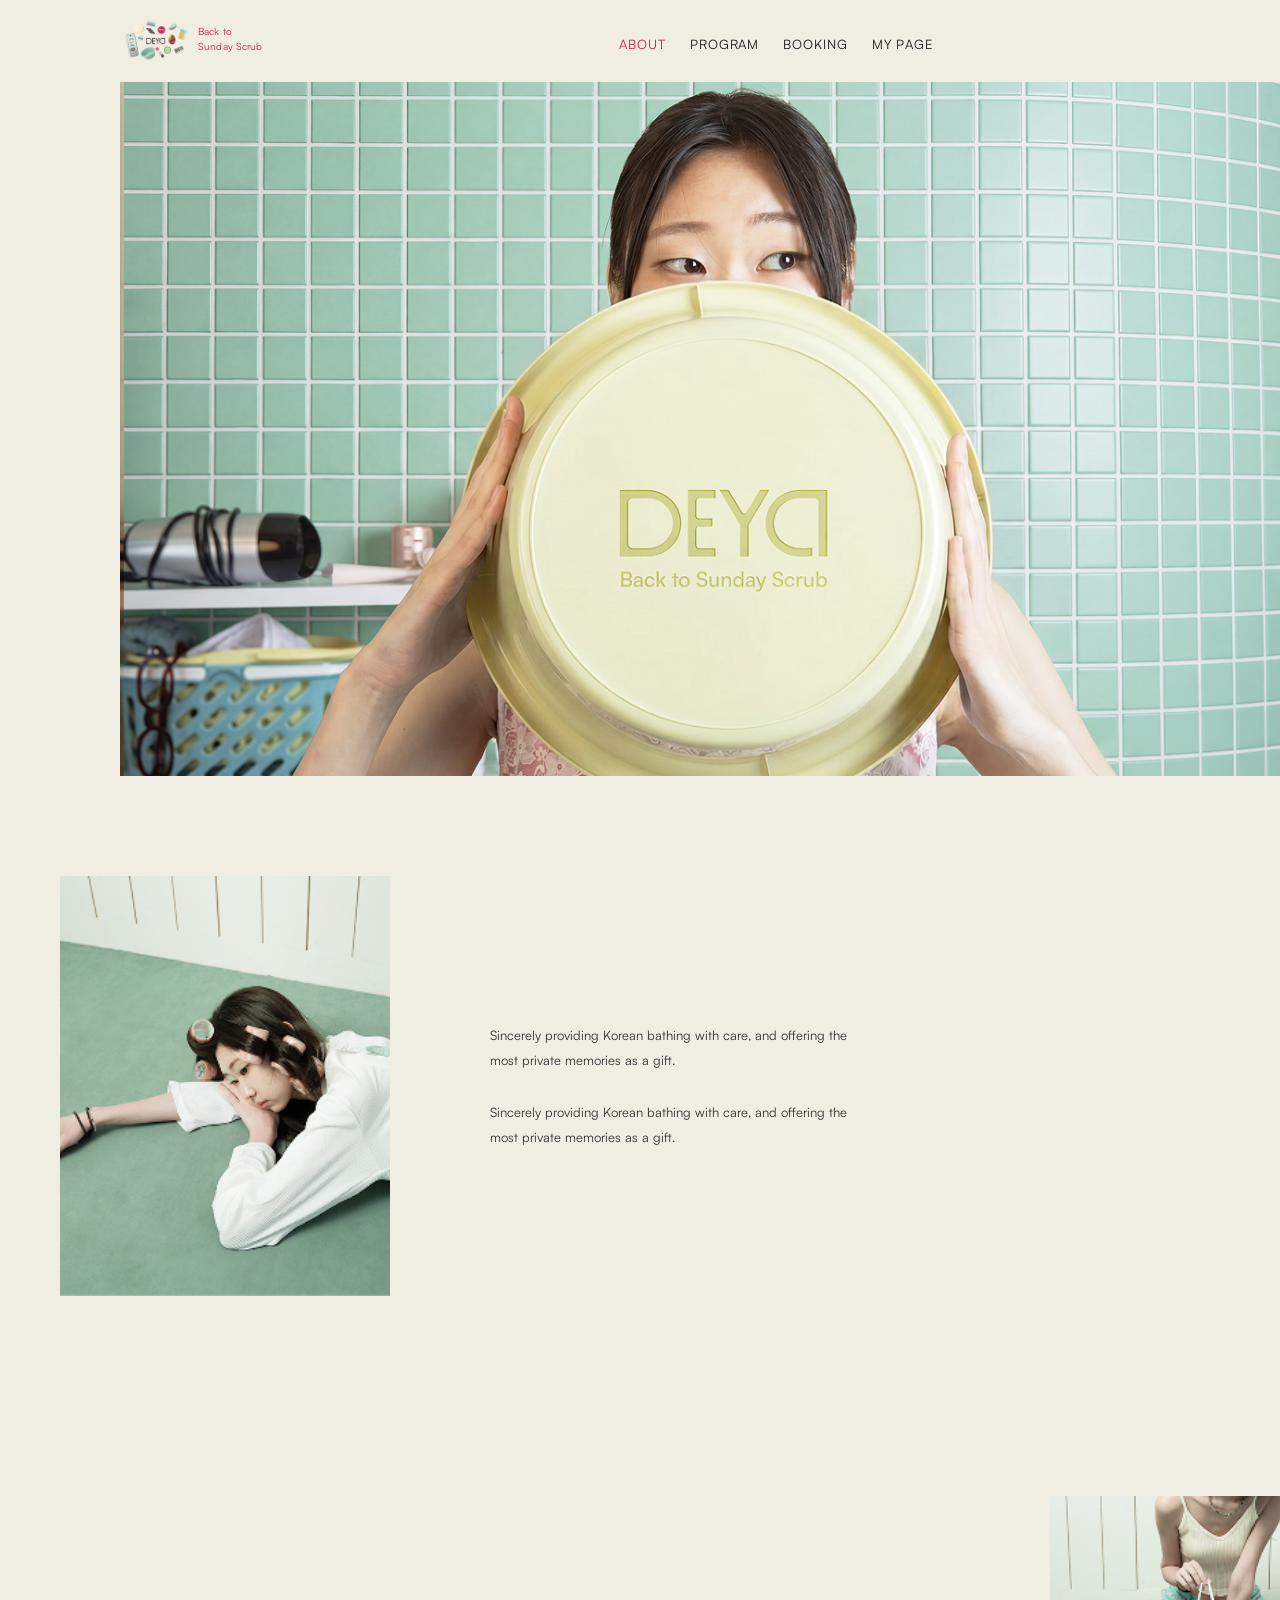
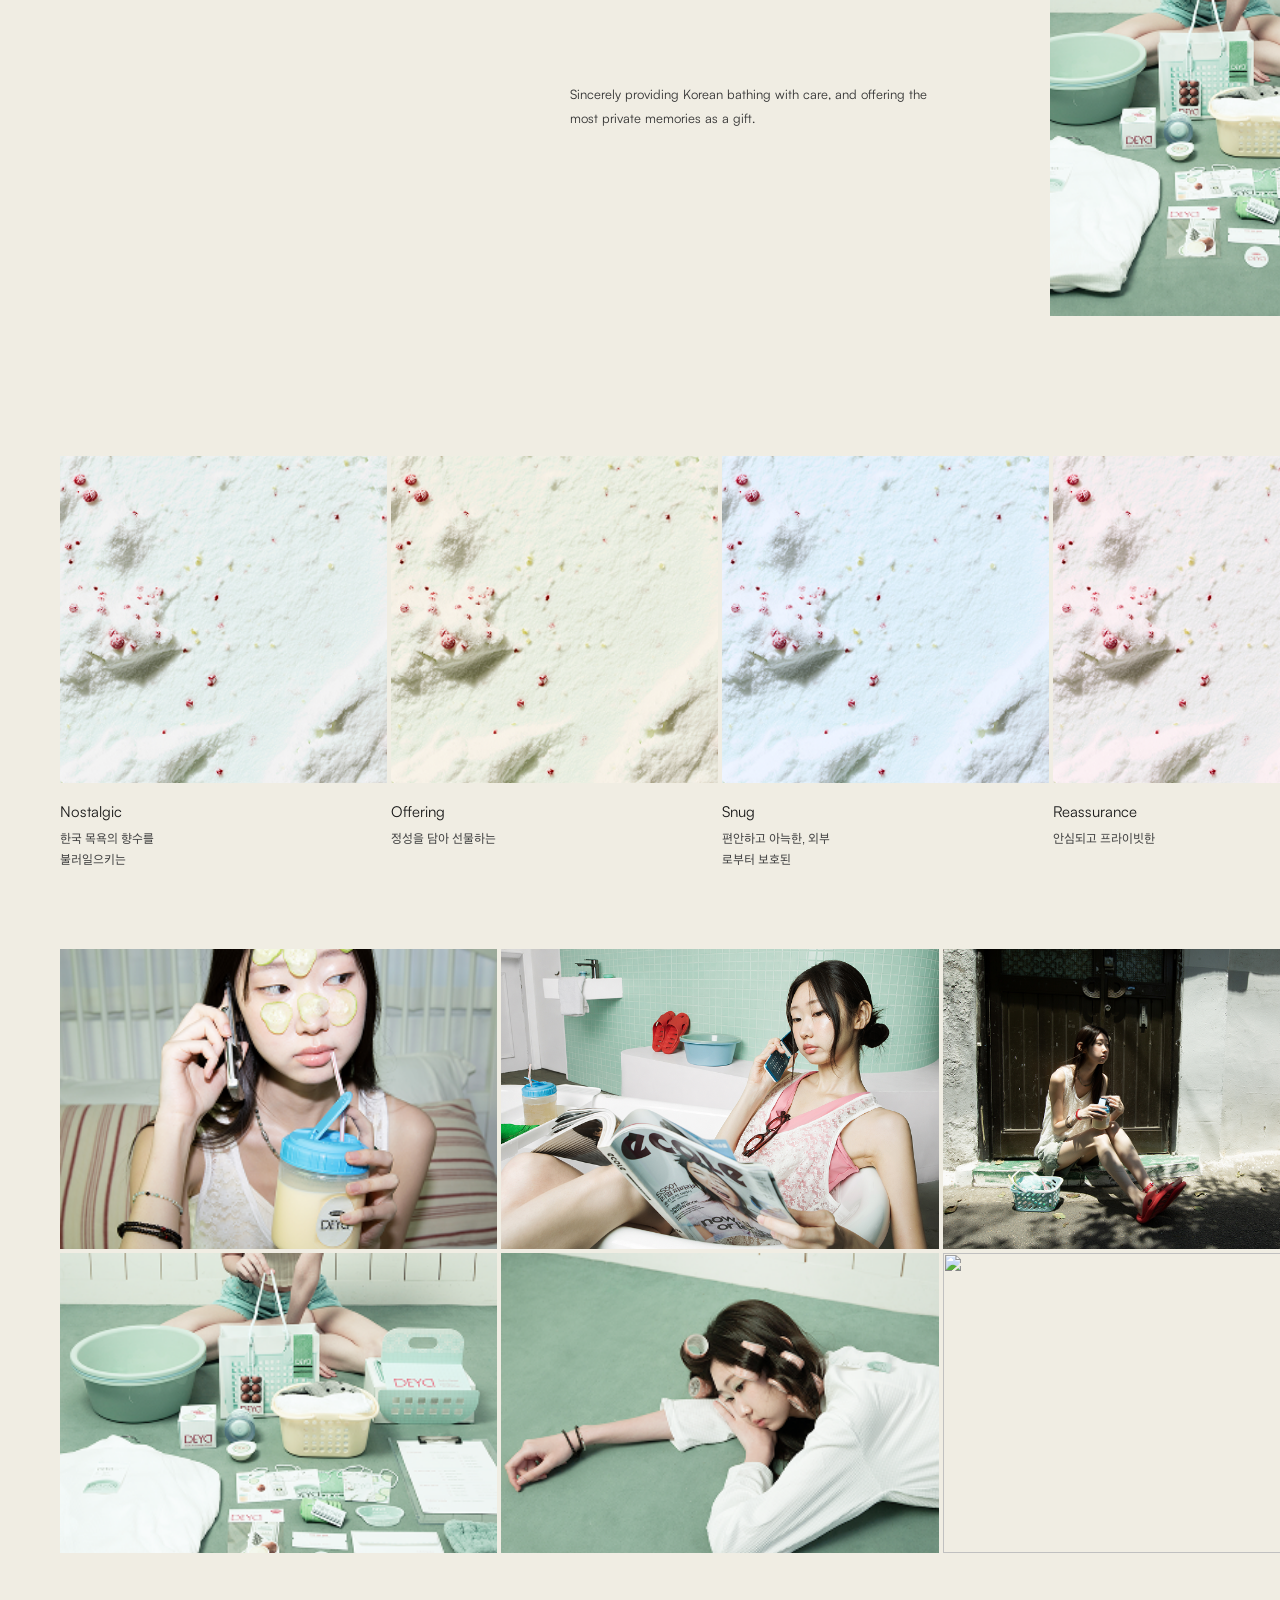
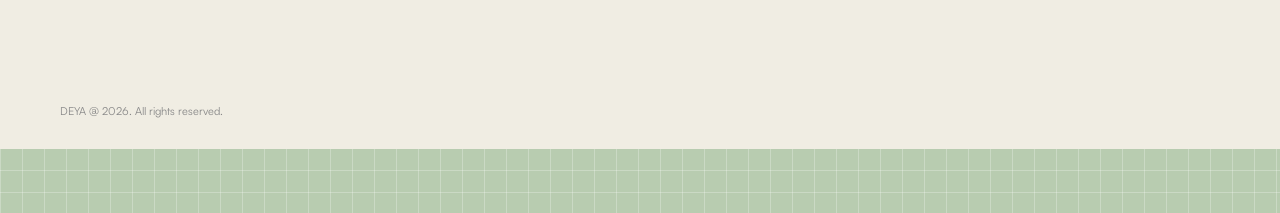
==== about.html @ e5640f35 "draft" ====
<!DOCTYPE html>
<html lang="ko">
<head>
  <meta charset="UTF-8">
  <meta name="viewport" content="width=1440, initial-scale=1.0">
  <title>DEYA — About</title>
  <link rel="stylesheet" href="style.css">
</head>
<body>

<nav class="nav">
  <a href="index.html" class="nav-logo">
    <img class="nav-wordmark" src="source/about/Layer_1.png" alt="DEYA">
    <span class="nav-tagline">Back to<br>Sunday Scrub</span>
  </a>
  <ul class="nav-links">
    <li><a href="about.html" class="active">ABOUT</a></li>
    <li><a href="program.html">PROGRAM</a></li>
    <li><a href="booking.html">BOOKING</a></li>
    <li><a href="mypage.html">MY PAGE</a></li>
  </ul>
  <div class="nav-icons">
    <img src="source/about/obj_cucumber_photo 1.png" alt="">
    <img src="source/about/obj_cucumber_photo 2.png" alt="">
    <img src="source/about/obj_cucumber_photo 3.png" alt="">
  </div>
</nav>

<!-- HERO: floating product collage -->
<section class="hero-collage">
  <img src="source/main/main_image_001.png" alt="DEYA products">
</section>

<!-- SECTION 1: photo left + text right -->
<section class="content-split">
  <div class="split-photo">
    <img src="source/about/59 1.png" alt="">
  </div>
  <div class="split-text">
    <p>Sincerely providing Korean bathing with care, and offering the most private memories as a gift.</p>
    <p>Sincerely providing Korean bathing with care, and offering the most private memories as a gift.</p>
  </div>
</section>

<!-- SECTION 2: text left + photo right -->
<section class="content-split reverse">
  <div class="split-photo">
    <img src="source/about/61 1.png" alt="">
  </div>
  <div class="split-text">
    <p>Sincerely providing Korean bathing with care, and offering the most private memories as a gift.</p>
  </div>
</section>

<!-- SECTION 3: keyword cards -->
<section class="keyword-section">
  <div class="keyword-card">
    <img src="source/about/tex_bathsalt 1.png" alt="Nostalgic">
    <h3>Nostalgic</h3>
    <p>한국 목욕의 향수를<br>불러일으키는</p>
  </div>
  <div class="keyword-card">
    <img src="source/about/tex_bathsalt 2.png" alt="Offering">
    <h3>Offering</h3>
    <p>정성을 담아 선물하는</p>
  </div>
  <div class="keyword-card">
    <img src="source/about/tex_bathsalt 3.png" alt="Snug">
    <h3>Snug</h3>
    <p>편안하고 아늑한, 외부<br>로부터 보호된</p>
  </div>
  <div class="keyword-card">
    <img src="source/about/tex_bathsalt 4.png" alt="Reassurance">
    <h3>Reassurance</h3>
    <p>안심되고 프라이빗한</p>
  </div>
</section>

<!-- SECTION 4: photo grid -->
<section class="photo-grid">
  <div><img src="source/about/42 1.png" alt=""></div>
  <div><img src="source/about/32 1.png" alt=""></div>
  <div><img src="source/about/04 1.png" alt=""></div>
  <div><img src="source/about/61 1.png" alt=""></div>
  <div><img src="source/about/59 1.png" alt=""></div>
  <div><img src="source/main/24 1.png" alt=""></div>
</section>

<footer class="site-footer">
  <span class="footer-copy">DEYA @ 2026. All rights reserved.</span>
  <div class="footer-social">
    <a href="#" aria-label="YouTube">
      <svg viewBox="0 0 24 24"><path d="M23.5 6.2a3 3 0 0 0-2.1-2.1C19.5 3.5 12 3.5 12 3.5s-7.5 0-9.4.5a3 3 0 0 0-2.1 2.1C0 8.1 0 12 0 12s0 3.9.5 5.8a3 3 0 0 0 2.1 2.1c1.9.5 9.4.5 9.4.5s7.5 0 9.4-.5a3 3 0 0 0 2.1-2.1C24 15.9 24 12 24 12s0-3.9-.5-5.8zM9.75 15.5V8.5L15.8 12l-6.05 3.5z"/></svg>
    </a>
    <a href="#" aria-label="Facebook">
      <svg viewBox="0 0 24 24"><path d="M24 12.07C24 5.4 18.63 0 12 0S0 5.4 0 12.07C0 18.1 4.39 23.1 10.13 24v-8.44H7.08v-3.49h3.04V9.41c0-3.02 1.8-4.7 4.54-4.7 1.31 0 2.68.24 2.68.24v2.97h-1.5c-1.5 0-1.96.93-1.96 1.89v2.26h3.32l-.53 3.5h-2.8V24C19.61 23.1 24 18.1 24 12.07z"/></svg>
    </a>
    <a href="#" aria-label="Instagram">
      <svg viewBox="0 0 24 24"><path d="M12 2.16c3.2 0 3.58.01 4.85.07 3.25.15 4.77 1.69 4.92 4.92.06 1.27.07 1.65.07 4.85 0 3.2-.01 3.58-.07 4.85-.15 3.23-1.66 4.77-4.92 4.92-1.27.06-1.64.07-4.85.07-3.2 0-3.58-.01-4.85-.07-3.26-.15-4.77-1.7-4.92-4.92C2.17 15.58 2.16 15.2 2.16 12c0-3.2.01-3.58.07-4.85C2.38 3.86 3.9 2.31 7.15 2.23 8.42 2.17 8.8 2.16 12 2.16zM12 0C8.74 0 8.33.01 7.05.07 2.7.27.27 2.7.07 7.05.01 8.33 0 8.74 0 12c0 3.26.01 3.67.07 4.95.2 4.36 2.62 6.78 6.98 6.98C8.33 23.99 8.74 24 12 24c3.26 0 3.67-.01 4.95-.07 4.35-.2 6.78-2.62 6.98-6.98.06-1.28.07-1.69.07-4.95 0-3.26-.01-3.67-.07-4.95-.2-4.35-2.62-6.78-6.98-6.98C15.67.01 15.26 0 12 0zm0 5.84a6.16 6.16 0 1 0 0 12.32A6.16 6.16 0 0 0 12 5.84zM12 16a4 4 0 1 1 0-8 4 4 0 0 1 0 8zm6.4-11.85a1.44 1.44 0 1 0 0 2.88 1.44 1.44 0 0 0 0-2.88z"/></svg>
    </a>
  </div>
</footer>
<div class="footer-tiles"></div>

</body>
</html>
---- style.css ----
@font-face {
  font-family: "Satoshi";
  src: url("source/fonts/Satoshi-Regular.woff2") format("woff2");
  font-weight: 400;
}
@font-face {
  font-family: "Heitz";
  src: url("source/fonts/Heitz-Regular.woff2") format("woff2");
  font-weight: 400;
}

*,
*::before,
*::after {
  box-sizing: border-box;
  margin: 0;
  padding: 0;
}

:root {
  --bg: #f0ede3;
  --red: #cf1f4a;
  --black: #1a1a1a;
  --gray: #888;
  --gutter: 60px;
}

body {
  background: var(--bg);
  color: var(--black);
  font-family: "Satoshi", sans-serif;
  min-width: 1440px;
}

a {
  text-decoration: none;
  color: inherit;
}
img {
  display: block;
}

/* ── NAV ── */
.nav {
  display: flex;
  align-items: flex-start;
  justify-content: space-between;
  padding: 20px 120px;
  background: var(--bg);
  position: sticky;
  top: 0;
  z-index: 100;
}

.nav-logo {
  display: flex;
  align-items: flex-start;
  gap: 10px;
}

.nav-wordmark {
  height: 42px;
}

.nav-tagline {
  font-size: 10px;
  color: var(--red);
  line-height: 1.5;
  padding-top: 4px;
  letter-spacing: 0.01em;
}

.nav-links {
  display: flex;
  gap: 24px;
  list-style: none;
  align-items: center;
  padding-top: 12px;
}

.nav-links a {
  font-size: 13px;
  letter-spacing: 0.07em;
  color: var(--black);
}

.nav-links a:hover,
.nav-links a.active {
  color: var(--red);
}

.nav-icons {
  display: flex;
  width: 30px;
  gap: -20px;
  padding-top: 8px;
}

.nav-icons img {
  width: 28px;
  height: 28px;
  border-radius: 50%;
  object-fit: cover;
}

/* ── FOOTER ── */
.site-footer {
  display: flex;
  justify-content: space-between;
  align-items: center;
  padding: 28px var(--gutter);
  margin-top: 120px;
}

.footer-copy {
  font-size: 11px;
  color: var(--gray);
}

.footer-social {
  display: flex;
  gap: 18px;
  align-items: center;
}

.footer-social a {
  display: flex;
  align-items: center;
  justify-content: center;
  width: 20px;
  height: 20px;
}

.footer-social svg {
  width: 18px;
  height: 18px;
  fill: var(--black);
}

.footer-tiles {
  height: 64px;
  background-color: #b8ccb0;
  background-image:
    repeating-linear-gradient(
      0deg,
      rgba(255, 255, 255, 0.25) 0,
      rgba(255, 255, 255, 0.25) 1px,
      transparent 1px,
      transparent 22px
    ),
    repeating-linear-gradient(
      90deg,
      rgba(255, 255, 255, 0.25) 0,
      rgba(255, 255, 255, 0.25) 1px,
      transparent 1px,
      transparent 22px
    );
  background-size: 22px 22px;
}

/* ── MAIN PAGE ── */
.hero-collage {
  padding: 0 var(--gutter);
  text-align: center;
}

.hero-collage img {
  width: 100%;
  max-width: 1200px;
  margin: 0 auto;
}

.content-split {
  display: flex;
  align-items: center;
  padding: 100px var(--gutter);
  gap: 100px;
}

.content-split.reverse {
  flex-direction: row-reverse;
}

.split-photo {
  flex: 0 0 auto;
  width: 330px;
}

.split-photo img {
  width: 100%;
  height: 420px;
  object-fit: cover;
}

.split-text {
  flex: 1;
  max-width: 380px;
  display: flex;
  flex-direction: column;
  gap: 28px;
}

.split-text p {
  font-size: 13px;
  line-height: 1.9;
  color: #333;
}

.keyword-section {
  display: flex;
  gap: 4px;
  padding: 40px var(--gutter) 80px;
}

.keyword-card {
  flex: 1;
}

.keyword-card img {
  width: 100%;
  aspect-ratio: 1 / 1;
  object-fit: cover;
  margin-bottom: 18px;
}

.keyword-card h3 {
  font-size: 15px;
  font-weight: 400;
  margin-bottom: 6px;
}

.keyword-card p {
  font-family: "Heitz", sans-serif;
  font-size: 12px;
  line-height: 1.7;
  color: #444;
}

.photo-grid {
  display: grid;
  grid-template-columns: 1fr 1fr 1fr;
  grid-template-rows: 300px 300px;
  gap: 4px;
  padding: 0 var(--gutter);
}

.photo-grid img {
  width: 100%;
  height: 100%;
  object-fit: cover;
}

.photo-grid .span-col {
  grid-column: span 2;
}

/* ── ABOUT PAGE ── */
.page-hero {
  width: 100%;
}
.page-hero img {
  width: 100%;
  height: 520px;
  object-fit: cover;
  object-position: top;
}

.about-text-cols {
  display: grid;
  grid-template-columns: 1fr 1fr 1fr;
  gap: 60px;
  padding: 60px var(--gutter) 80px;
}

.about-text-col {
  font-family: "Heitz", "Satoshi", sans-serif;
  font-size: 12.5px;
  line-height: 2;
  color: #333;
}

.about-brand {
  display: grid;
  grid-template-columns: 1fr 1fr 1fr;
  gap: 60px;
  padding: 80px var(--gutter);
  align-items: center;
}

.about-brand-letter img {
  width: 100%;
  max-height: 360px;
  object-fit: contain;
}

.about-brand-logo img {
  width: 100%;
  max-height: 280px;
  object-fit: contain;
}

.about-brand-text {
  font-size: 13px;
  line-height: 2;
  color: #333;
}

.about-brand-text .kr {
  font-family: "Heitz", sans-serif;
  margin-top: 28px;
  font-size: 12.5px;
}

.directions-section {
  padding: 60px var(--gutter) 0;
}

.directions-heading {
  font-size: 13px;
  font-weight: 400;
  letter-spacing: 0.04em;
  margin-bottom: 28px;
  color: #333;
}

.directions-layout {
  display: flex;
  gap: 60px;
  align-items: flex-start;
}

.directions-table-wrap {
  flex: 0 0 480px;
}

.directions-table {
  width: 100%;
  border-collapse: collapse;
  font-size: 13px;
}

.directions-table td {
  padding: 18px 20px;
  border: 1px solid #ccc;
  line-height: 1.7;
}

.directions-table td:first-child {
  color: #555;
  width: 140px;
  vertical-align: middle;
}

.directions-map {
  flex: 1;
}
.directions-map img {
  width: 100%;
  height: 300px;
  object-fit: cover;
}

/* ── PROGRAM PAGE ── */
.program-section {
  display: flex;
  gap: 0;
  padding: 80px var(--gutter);
}

.program-section + .program-section {
  padding-top: 60px;
  border-top: none;
}

.program-label {
  flex: 0 0 260px;
}

.program-label h2 {
  font-size: 18px;
  font-weight: 400;
  letter-spacing: 0.04em;
  margin-bottom: 28px;
}

.program-label p {
  font-size: 12px;
  line-height: 1.9;
  color: #555;
}

.program-items {
  flex: 1;
}

.program-item {
  display: flex;
  align-items: center;
  padding: 18px 0;
  border-bottom: 1px solid #d0d0d0;
}

.program-items .program-item:first-child {
  border-top: 1px solid #d0d0d0;
}

.program-item-num {
  font-size: 12px;
  color: var(--gray);
  width: 32px;
  flex-shrink: 0;
}

.program-item-name {
  flex: 1;
  font-size: 13px;
  letter-spacing: 0.05em;
}

.program-item-price {
  font-size: 13px;
  letter-spacing: 0.03em;
}

/* ── PROGRAM DETAIL PAGE ── */
.detail-header {
  display: flex;
  align-items: baseline;
  justify-content: space-between;
  padding: 36px var(--gutter) 0;
}

.detail-title {
  font-size: 30px;
  font-weight: 400;
}

.detail-price {
  font-size: 30px;
  font-weight: 400;
}

.detail-row {
  display: flex;
  gap: 0;
  padding: 60px var(--gutter) 40px;
}

.detail-label-col {
  flex: 0 0 260px;
  font-size: 15px;
  font-weight: 400;
  padding-top: 4px;
}

.detail-body-col {
  flex: 1;
  font-size: 13px;
  line-height: 1.9;
  color: #444;
  max-width: 500px;
}

.detail-body-col p + p {
  margin-top: 18px;
}

.detail-body-col ol {
  padding-left: 18px;
}

.detail-body-col ol li {
  line-height: 2.2;
}

/* ── BOOKING PAGE ── */
.booking-bar {
  display: flex;
  align-items: baseline;
  gap: 100px;
  padding: 36px var(--gutter) 0;
}

.booking-title {
  font-size: 30px;
  font-weight: 400;
}
.booking-price {
  font-size: 30px;
  font-weight: 400;
}

.booking-content {
  display: flex;
  gap: 100px;
  padding: 48px var(--gutter) 80px;
  align-items: flex-start;
}

.calendar-wrap {
  flex: 0 0 auto;
}

.calendar-table {
  border-collapse: collapse;
  font-size: 12px;
  min-width: 460px;
}

.calendar-table th {
  font-weight: 400;
  padding: 10px 20px;
  border: 1px solid #ccc;
  text-align: center;
  font-size: 11px;
  letter-spacing: 0.06em;
  color: #555;
}

.calendar-table td {
  padding: 14px 20px;
  border: 1px solid #ccc;
  text-align: center;
  font-size: 12px;
  cursor: pointer;
  min-width: 60px;
}

.calendar-table td:hover {
  background: rgba(207, 31, 74, 0.07);
}
.calendar-table td.selected {
  background: var(--red);
  color: #fff;
}

.booking-sidebar {
  flex: 1;
  padding-top: 10px;
}

.booking-sidebar p {
  font-size: 14px;
  line-height: 2.1;
}

.btn-box {
  display: inline-block;
  margin-top: 52px;
  padding: 14px 0;
  border: 1px solid var(--black);
  font-size: 14px;
  width: 200px;
  text-align: center;
  cursor: pointer;
  background: transparent;
  font-family: "Satoshi", sans-serif;
  letter-spacing: 0.04em;
}

.btn-box:hover {
  background: var(--black);
  color: #fff;
}

/* ── MY PAGE ── */
.mypage-wrap {
  display: flex;
  gap: 100px;
  padding: 80px var(--gutter);
  align-items: flex-start;
}

.mypage-photo {
  flex: 0 0 280px;
}

.mypage-photo img {
  width: 100%;
  height: 380px;
  object-fit: cover;
}

.mypage-info {
  flex: 1;
}

.mypage-guest {
  font-size: 38px;
  font-weight: 400;
  margin-bottom: 56px;
}

.mypage-content {
  display: flex;
  gap: 60px;
  align-items: flex-start;
}

.mypage-table {
  border-collapse: collapse;
  font-size: 13px;
  min-width: 420px;
}

.mypage-table td {
  padding: 18px 20px;
  border: 1px solid #ccc;
  line-height: 1.7;
}

.mypage-table td:first-child {
  color: #555;
  width: 140px;
  vertical-align: middle;
}

.mypage-sidebar {
  flex: 1;
  padding-top: 4px;
}
.mypage-sidebar p {
  font-size: 14px;
  line-height: 2.1;
}
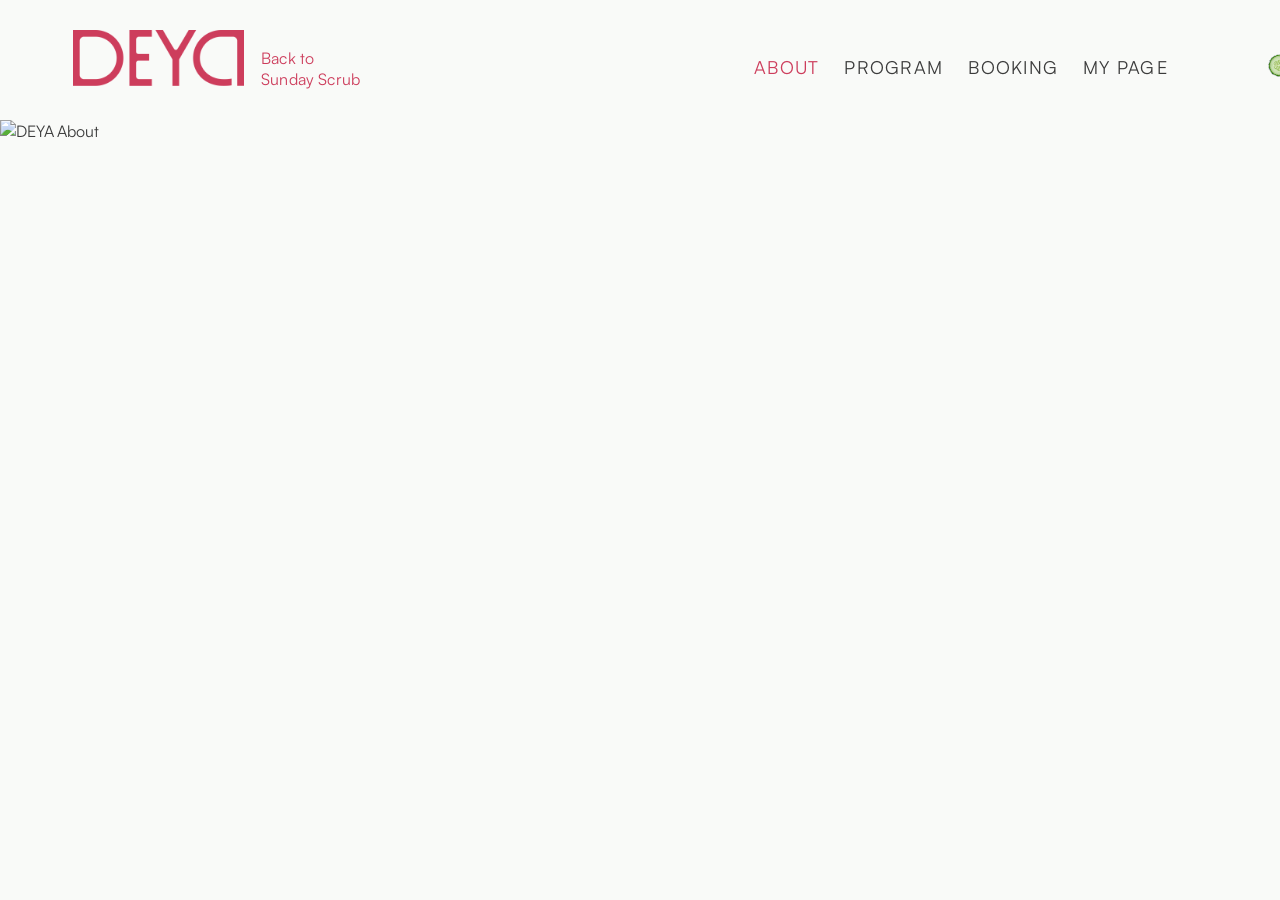
==== commit ea05ccf8: "001" ====
--- a/about.html
+++ b/about.html
@@ -1,106 +1,33 @@
-<!DOCTYPE html>
+<!doctype html>
 <html lang="ko">
-<head>
-  <meta charset="UTF-8">
-  <meta name="viewport" content="width=1440, initial-scale=1.0">
-  <title>DEYA — About</title>
-  <link rel="stylesheet" href="style.css">
-</head>
-<body>
+  <head>
+    <meta charset="UTF-8" />
+    <meta name="viewport" content="width=1440, initial-scale=1.0" />
+    <title>DEYA — About</title>
+    <link rel="stylesheet" href="style.css" />
+  </head>
+  <body>
+    <nav class="nav">
+      <a href="index.html" class="nav-logo">
+        <img class="nav-wordmark" src="source/main/logo.png" alt="DEYA" />
+        <span class="nav-tagline">Back to<br />Sunday Scrub</span>
+      </a>
+      <ul class="nav-links">
+        <li><a href="about.html" class="active">ABOUT</a></li>
+        <li><a href="program.html">PROGRAM</a></li>
+        <li><a href="booking.html">BOOKING</a></li>
+        <li><a href="mypage.html">MY PAGE</a></li>
+      </ul>
+      <div class="nav-icons">
+        <img src="source/main/obj_cucumber_photo 1.png" alt="" />
+        <img src="source/main/obj_cucumber_photo 2.png" alt="" />
+        <img src="source/main/obj_cucumber_photo 3.png" alt="" />
+      </div>
+    </nav>
 
-<nav class="nav">
-  <a href="index.html" class="nav-logo">
-    <img class="nav-wordmark" src="source/about/Layer_1.png" alt="DEYA">
-    <span class="nav-tagline">Back to<br>Sunday Scrub</span>
-  </a>
-  <ul class="nav-links">
-    <li><a href="about.html" class="active">ABOUT</a></li>
-    <li><a href="program.html">PROGRAM</a></li>
-    <li><a href="booking.html">BOOKING</a></li>
-    <li><a href="mypage.html">MY PAGE</a></li>
-  </ul>
-  <div class="nav-icons">
-    <img src="source/about/obj_cucumber_photo 1.png" alt="">
-    <img src="source/about/obj_cucumber_photo 2.png" alt="">
-    <img src="source/about/obj_cucumber_photo 3.png" alt="">
-  </div>
-</nav>
-
-<!-- HERO: floating product collage -->
-<section class="hero-collage">
-  <img src="source/main/main_image_001.png" alt="DEYA products">
-</section>
-
-<!-- SECTION 1: photo left + text right -->
-<section class="content-split">
-  <div class="split-photo">
-    <img src="source/about/59 1.png" alt="">
-  </div>
-  <div class="split-text">
-    <p>Sincerely providing Korean bathing with care, and offering the most private memories as a gift.</p>
-    <p>Sincerely providing Korean bathing with care, and offering the most private memories as a gift.</p>
-  </div>
-</section>
-
-<!-- SECTION 2: text left + photo right -->
-<section class="content-split reverse">
-  <div class="split-photo">
-    <img src="source/about/61 1.png" alt="">
-  </div>
-  <div class="split-text">
-    <p>Sincerely providing Korean bathing with care, and offering the most private memories as a gift.</p>
-  </div>
-</section>
-
-<!-- SECTION 3: keyword cards -->
-<section class="keyword-section">
-  <div class="keyword-card">
-    <img src="source/about/tex_bathsalt 1.png" alt="Nostalgic">
-    <h3>Nostalgic</h3>
-    <p>한국 목욕의 향수를<br>불러일으키는</p>
-  </div>
-  <div class="keyword-card">
-    <img src="source/about/tex_bathsalt 2.png" alt="Offering">
-    <h3>Offering</h3>
-    <p>정성을 담아 선물하는</p>
-  </div>
-  <div class="keyword-card">
-    <img src="source/about/tex_bathsalt 3.png" alt="Snug">
-    <h3>Snug</h3>
-    <p>편안하고 아늑한, 외부<br>로부터 보호된</p>
-  </div>
-  <div class="keyword-card">
-    <img src="source/about/tex_bathsalt 4.png" alt="Reassurance">
-    <h3>Reassurance</h3>
-    <p>안심되고 프라이빗한</p>
-  </div>
-</section>
-
-<!-- SECTION 4: photo grid -->
-<section class="photo-grid">
-  <div><img src="source/about/42 1.png" alt=""></div>
-  <div><img src="source/about/32 1.png" alt=""></div>
-  <div><img src="source/about/04 1.png" alt=""></div>
-  <div><img src="source/about/61 1.png" alt=""></div>
-  <div><img src="source/about/59 1.png" alt=""></div>
-  <div><img src="source/main/24 1.png" alt=""></div>
-</section>
-
-<footer class="site-footer">
-  <span class="footer-copy">DEYA @ 2026. All rights reserved.</span>
-  <div class="footer-social">
-    <a href="#" aria-label="YouTube">
-      <svg viewBox="0 0 24 24"><path d="M23.5 6.2a3 3 0 0 0-2.1-2.1C19.5 3.5 12 3.5 12 3.5s-7.5 0-9.4.5a3 3 0 0 0-2.1 2.1C0 8.1 0 12 0 12s0 3.9.5 5.8a3 3 0 0 0 2.1 2.1c1.9.5 9.4.5 9.4.5s7.5 0 9.4-.5a3 3 0 0 0 2.1-2.1C24 15.9 24 12 24 12s0-3.9-.5-5.8zM9.75 15.5V8.5L15.8 12l-6.05 3.5z"/></svg>
-    </a>
-    <a href="#" aria-label="Facebook">
-      <svg viewBox="0 0 24 24"><path d="M24 12.07C24 5.4 18.63 0 12 0S0 5.4 0 12.07C0 18.1 4.39 23.1 10.13 24v-8.44H7.08v-3.49h3.04V9.41c0-3.02 1.8-4.7 4.54-4.7 1.31 0 2.68.24 2.68.24v2.97h-1.5c-1.5 0-1.96.93-1.96 1.89v2.26h3.32l-.53 3.5h-2.8V24C19.61 23.1 24 18.1 24 12.07z"/></svg>
-    </a>
-    <a href="#" aria-label="Instagram">
-      <svg viewBox="0 0 24 24"><path d="M12 2.16c3.2 0 3.58.01 4.85.07 3.25.15 4.77 1.69 4.92 4.92.06 1.27.07 1.65.07 4.85 0 3.2-.01 3.58-.07 4.85-.15 3.23-1.66 4.77-4.92 4.92-1.27.06-1.64.07-4.85.07-3.2 0-3.58-.01-4.85-.07-3.26-.15-4.77-1.7-4.92-4.92C2.17 15.58 2.16 15.2 2.16 12c0-3.2.01-3.58.07-4.85C2.38 3.86 3.9 2.31 7.15 2.23 8.42 2.17 8.8 2.16 12 2.16zM12 0C8.74 0 8.33.01 7.05.07 2.7.27.27 2.7.07 7.05.01 8.33 0 8.74 0 12c0 3.26.01 3.67.07 4.95.2 4.36 2.62 6.78 6.98 6.98C8.33 23.99 8.74 24 12 24c3.26 0 3.67-.01 4.95-.07 4.35-.2 6.78-2.62 6.98-6.98.06-1.28.07-1.69.07-4.95 0-3.26-.01-3.67-.07-4.95-.2-4.35-2.62-6.78-6.98-6.98C15.67.01 15.26 0 12 0zm0 5.84a6.16 6.16 0 1 0 0 12.32A6.16 6.16 0 0 0 12 5.84zM12 16a4 4 0 1 1 0-8 4 4 0 0 1 0 8zm6.4-11.85a1.44 1.44 0 1 0 0 2.88 1.44 1.44 0 0 0 0-2.88z"/></svg>
-    </a>
-  </div>
-</footer>
-<div class="footer-tiles"></div>
-
-</body>
+    <!-- HERO -->
+    <section class="main-hero">
+      <img src="About (12 Columns).png" alt="DEYA About" />
+    </section>
+  </body>
 </html>
--- a/style.css
+++ b/style.css
@@ -18,10 +18,17 @@
 }
 
 :root {
-  --bg: #f0ede3;
-  --red: #cf1f4a;
-  --black: #1a1a1a;
-  --gray: #888;
+  --mint: #d3eee8;
+  --white: #f9faf8;
+  --yellow: #f9ffed;
+  --brown: #afa79e;
+  --cherry: #cd3d5c;
+  --deya-black: #3b3b3b;
+
+  --bg: #f9faf8;
+  --red: #cd3d5c;
+  --black: #3b3b3b;
+  --gray: #afa79e;
   --gutter: 60px;
 }
 
@@ -30,6 +37,7 @@
   color: var(--black);
   font-family: "Satoshi", sans-serif;
   min-width: 1440px;
+  letter-spacing: -0.01em;
 }
 
 a {
@@ -45,7 +53,7 @@
   display: flex;
   align-items: flex-start;
   justify-content: space-between;
-  padding: 20px 120px;
+  padding: 30px 73px;
   background: var(--bg);
   position: sticky;
   top: 0;
@@ -55,31 +63,46 @@
 .nav-logo {
   display: flex;
   align-items: flex-start;
-  gap: 10px;
+  gap: 12px;
 }
 
 .nav-wordmark {
-  height: 42px;
+  height: 56px;
 }
 
 .nav-tagline {
-  font-size: 10px;
+  font-size: 16px;
   color: var(--red);
-  line-height: 1.5;
-  padding-top: 4px;
+  line-height: 1.3;
+  padding-top: 18px;
+  padding-left: 5px;
   letter-spacing: 0.01em;
 }
 
 .nav-links {
   display: flex;
-  gap: 24px;
+  gap: 25px;
   list-style: none;
   align-items: center;
-  padding-top: 12px;
-}
+  padding-top: 25px;
+}
+
+/* ── 각 nav 항목 개별 위치 조정 ── */
+.nav-links li:nth-child(1) {
+  margin-left: 300px;
+} /* ABOUT    */
+.nav-links li:nth-child(2) {
+  margin-left: 0px;
+} /* PROGRAM  */
+.nav-links li:nth-child(3) {
+  margin-left: 0px;
+} /* BOOKING  */
+.nav-links li:nth-child(4) {
+  margin-left: 0px;
+} /* MY PAGE  */
 
 .nav-links a {
-  font-size: 13px;
+  font-size: 18px;
   letter-spacing: 0.07em;
   color: var(--black);
 }
@@ -91,16 +114,19 @@
 
 .nav-icons {
   display: flex;
-  width: 30px;
-  gap: -20px;
-  padding-top: 8px;
+  padding-top: 17.5px;
 }
 
 .nav-icons img {
-  width: 28px;
-  height: 28px;
+  width: 35px;
+  height: auto;
   border-radius: 50%;
   object-fit: cover;
+  margin-left: 0px;
+}
+
+.nav-icons img:first-child {
+  margin-left: 0;
 }
 
 /* ── FOOTER ── */
@@ -139,7 +165,7 @@
 
 .footer-tiles {
   height: 64px;
-  background-color: #b8ccb0;
+  background-color: var(--mint);
   background-image:
     repeating-linear-gradient(
       0deg,
@@ -159,6 +185,16 @@
 }
 
 /* ── MAIN PAGE ── */
+.main-hero {
+  width: 100%;
+}
+
+.main-hero img {
+  width: 100%;
+  height: auto;
+  display: block;
+}
+
 .hero-collage {
   padding: 0 var(--gutter);
   text-align: center;
@@ -203,7 +239,7 @@
 .split-text p {
   font-size: 13px;
   line-height: 1.9;
-  color: #333;
+  color: var(--black);
 }
 
 .keyword-section {
@@ -233,7 +269,7 @@
   font-family: "Heitz", sans-serif;
   font-size: 12px;
   line-height: 1.7;
-  color: #444;
+  color: var(--black);
 }
 
 .photo-grid {
@@ -276,7 +312,7 @@
   font-family: "Heitz", "Satoshi", sans-serif;
   font-size: 12.5px;
   line-height: 2;
-  color: #333;
+  color: var(--black);
 }
 
 .about-brand {
@@ -302,7 +338,7 @@
 .about-brand-text {
   font-size: 13px;
   line-height: 2;
-  color: #333;
+  color: var(--black);
 }
 
 .about-brand-text .kr {
@@ -320,7 +356,7 @@
   font-weight: 400;
   letter-spacing: 0.04em;
   margin-bottom: 28px;
-  color: #333;
+  color: var(--black);
 }
 
 .directions-layout {
@@ -341,12 +377,12 @@
 
 .directions-table td {
   padding: 18px 20px;
-  border: 1px solid #ccc;
+  border: 1px solid var(--gray);
   line-height: 1.7;
 }
 
 .directions-table td:first-child {
-  color: #555;
+  color: var(--gray);
   width: 140px;
   vertical-align: middle;
 }
@@ -361,6 +397,123 @@
 }
 
 /* ── PROGRAM PAGE ── */
+.program-hero {
+  position: relative;
+  width: 100%;
+}
+
+.program-hero > img {
+  width: 100%;
+  height: auto;
+  display: block;
+}
+
+.program-items-overlay {
+  position: absolute;
+  top: 0;
+  left: 0;
+  width: 100%;
+  height: 100%;
+  z-index: 10;
+}
+
+.prog-item {
+  position: absolute;
+  display: flex;
+  align-items: center;
+  gap: 14px;
+  color: var(--black);
+  text-decoration: none;
+}
+
+.prog-num {
+  font-size: 24px;
+  color: var(--gray);
+}
+
+.prog-name {
+  position: relative;
+  font-size: 24px;
+  letter-spacing: 0.05em;
+}
+
+.prog-name::after {
+  content: "";
+  position: absolute;
+  left: 0;
+  bottom: var(--line-offset, -3px); /* 선 세로 위치 */
+  width: var(--line-width, 100%); /* 선 길이 */
+  height: 1.5px;
+  background: var(--black);
+  transform: scaleX(0);
+  transform-origin: left;
+  transition: transform 0.35s ease;
+}
+
+.prog-item:hover .prog-name::after {
+  transform: scaleX(1);
+}
+
+/* 항목별 선 길이·위치 개별 조정 */
+.prog-item-1 {
+  --line-width: 100%;
+  --line-offset: -3px;
+}
+.prog-item-2 {
+  --line-width: 100%;
+  --line-offset: -3px;
+}
+.prog-item-3 {
+  --line-width: 100%;
+  --line-offset: -3px;
+}
+.prog-item-4 {
+  --line-width: 100%;
+  --line-offset: -3px;
+}
+.prog-item-5 {
+  --line-width: 100%;
+  --line-offset: -3px;
+}
+.prog-item-6 {
+  --line-width: 100%;
+  --line-offset: -3px;
+}
+.prog-item-7 {
+  --line-width: 100%;
+  --line-offset: -3px;
+}
+
+/* ── 각 항목 위치 조정 (top / left) ── */
+.prog-item-1 {
+  top: 791px;
+  left: 615px;
+}
+.prog-item-2 {
+  top: 876px;
+  left: 615px;
+}
+.prog-item-3 {
+  top: 1237px;
+  left: 615px;
+}
+.prog-item-4 {
+  top: 1322px;
+  left: 615px;
+}
+.prog-item-5 {
+  top: 1407px;
+  left: 615px;
+}
+.prog-item-6 {
+  top: 1492px;
+  left: 615px;
+}
+.prog-item-7 {
+  top: 1577px;
+  left: 615px;
+}
+
 .program-section {
   display: flex;
   gap: 0;
@@ -386,7 +539,7 @@
 .program-label p {
   font-size: 12px;
   line-height: 1.9;
-  color: #555;
+  color: var(--gray);
 }
 
 .program-items {
@@ -397,11 +550,11 @@
   display: flex;
   align-items: center;
   padding: 18px 0;
-  border-bottom: 1px solid #d0d0d0;
+  border-bottom: 1px solid var(--gray);
 }
 
 .program-items .program-item:first-child {
-  border-top: 1px solid #d0d0d0;
+  border-top: 1px solid var(--gray);
 }
 
 .program-item-num {
@@ -457,7 +610,7 @@
   flex: 1;
   font-size: 13px;
   line-height: 1.9;
-  color: #444;
+  color: var(--black);
   max-width: 500px;
 }
 
@@ -510,16 +663,16 @@
 .calendar-table th {
   font-weight: 400;
   padding: 10px 20px;
-  border: 1px solid #ccc;
+  border: 1px solid var(--gray);
   text-align: center;
   font-size: 11px;
   letter-spacing: 0.06em;
-  color: #555;
+  color: var(--gray);
 }
 
 .calendar-table td {
   padding: 14px 20px;
-  border: 1px solid #ccc;
+  border: 1px solid var(--gray);
   text-align: center;
   font-size: 12px;
   cursor: pointer;
@@ -527,7 +680,7 @@
 }
 
 .calendar-table td:hover {
-  background: rgba(207, 31, 74, 0.07);
+  background: rgba(205, 61, 92, 0.07);
 }
 .calendar-table td.selected {
   background: var(--red);
@@ -605,12 +758,12 @@
 
 .mypage-table td {
   padding: 18px 20px;
-  border: 1px solid #ccc;
+  border: 1px solid var(--gray);
   line-height: 1.7;
 }
 
 .mypage-table td:first-child {
-  color: #555;
+  color: var(--gray);
   width: 140px;
   vertical-align: middle;
 }
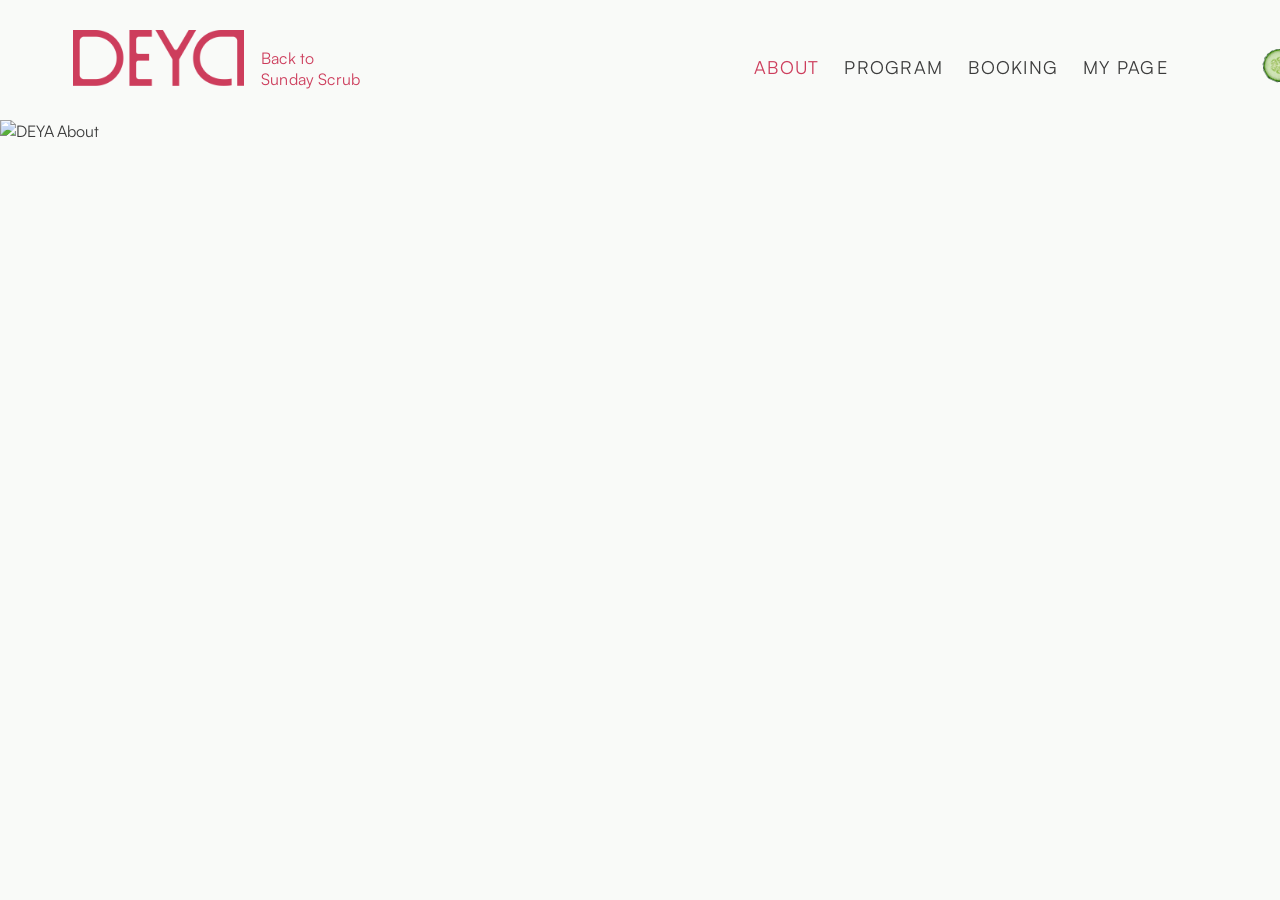
==== commit ef2d9423: "cucumber" ====
--- a/about.html
+++ b/about.html
@@ -19,9 +19,9 @@
         <li><a href="mypage.html">MY PAGE</a></li>
       </ul>
       <div class="nav-icons">
-        <img src="source/main/obj_cucumber_photo 1.png" alt="" />
-        <img src="source/main/obj_cucumber_photo 2.png" alt="" />
-        <img src="source/main/obj_cucumber_photo 3.png" alt="" />
+        <img src="source/nav/cucumber.png" alt="" />
+        <img src="source/nav/cucumber.png" alt="" />
+        <img src="source/nav/cucumber.png" alt="" />
       </div>
     </nav>
 
--- a/style.css
+++ b/style.css
@@ -576,6 +576,37 @@
 }
 
 /* ── PROGRAM DETAIL PAGE ── */
+.detail-hero {
+  position: relative;
+  width: 100%;
+}
+
+.detail-hero > img {
+  width: 100%;
+  height: auto;
+  display: block;
+}
+
+.detail-book-btn {
+  position: absolute;
+  z-index: 10;
+  top: 665px; /* 세로 위치 조정 */
+  left: 1201px; /* 가로 위치 조정 */
+  display: inline-block;
+  padding: 14px 0;
+  border: 2px solid var(--black);
+  font-size: 24px;
+  width: 200px;
+  text-align: center;
+  letter-spacing: 0.04em;
+  background: transparent;
+}
+
+.detail-book-btn:hover {
+  background: var(--black);
+  color: var(--white);
+}
+
 .detail-header {
   display: flex;
   align-items: baseline;
@@ -627,6 +658,92 @@
 }
 
 /* ── BOOKING PAGE ── */
+.booking-hero {
+  position: relative;
+  width: 100%;
+}
+
+.booking-hero > img {
+  width: 100%;
+  height: auto;
+  display: block;
+}
+
+.booking-overlay {
+  position: absolute;
+  top: 0;
+  left: 0;
+  width: 100%;
+  height: 100%;
+  z-index: 10;
+}
+
+/* ── 위치 조정 ── */
+.bk-course {
+  position: absolute;
+  top: 688px; /* 세로 위치 조정 */
+  left: 75px; /* 가로 위치 조정 */
+}
+.bk-cal {
+  position: absolute;
+  top: 800px; /* 세로 위치 조정 */
+  left: 420px; /* 가로 위치 조정 */
+}
+.bk-info {
+  position: absolute;
+  top: 870px; /* 세로 위치 조정 */
+  left: 1105px; /* 가로 위치 조정 */
+  font-size: 24px;
+  line-height: 1.51;
+}
+
+/* ── 공통 드롭다운 버튼 ── */
+.bk-btn {
+  background: none;
+  border: none;
+  font-family: "Satoshi", sans-serif;
+  font-size: 22px;
+  letter-spacing: 0.04em;
+  color: var(--black);
+  cursor: pointer;
+  padding: 0;
+}
+
+.bk-course .bk-btn {
+  font-size: 32px;
+}
+
+/* ── 공통 드롭다운 목록 ── */
+.bk-dropdown {
+  display: none;
+  list-style: none;
+  margin-top: 12px;
+}
+
+.bk-dropdown.open {
+  display: block;
+}
+
+.bk-dropdown li {
+  padding: 8px 0;
+  font-size: 15px;
+  letter-spacing: 0.04em;
+  cursor: pointer;
+  color: var(--gray);
+}
+
+.bk-dropdown li:hover {
+  color: var(--black);
+}
+
+.bk-course .bk-dropdown {
+  margin-top: 20px;
+}
+
+.bk-course .bk-dropdown li {
+  font-size: 18px;
+}
+
 .booking-bar {
   display: flex;
   align-items: baseline;
@@ -662,19 +779,20 @@
 
 .calendar-table th {
   font-weight: 400;
-  padding: 10px 20px;
-  border: 1px solid var(--gray);
+  padding: 0px 16px;
+  border: 1.5px solid var(--black);
   text-align: center;
-  font-size: 11px;
+  font-size: 20px;
   letter-spacing: 0.06em;
-  color: var(--gray);
+  color: var(--black);
 }
 
 .calendar-table td {
-  padding: 14px 20px;
-  border: 1px solid var(--gray);
+  padding: 19px 30px;
+  border: 1.5px solid var(--black);
   text-align: center;
-  font-size: 12px;
+  vertical-align: top;
+  font-size: 16px;
   cursor: pointer;
   min-width: 60px;
 }
@@ -692,28 +810,27 @@
   padding-top: 10px;
 }
 
-.booking-sidebar p {
-  font-size: 14px;
-  line-height: 2.1;
-}
-
 .btn-box {
   display: inline-block;
-  margin-top: 52px;
-  padding: 14px 0;
-  border: 1px solid var(--black);
-  font-size: 14px;
+  margin-top: 95px;
+  padding: 14px 10px;
+  border: 2px solid var(--black);
+  border-radius: 0;
+  font-size: 24px;
   width: 200px;
   text-align: center;
   cursor: pointer;
   background: transparent;
   font-family: "Satoshi", sans-serif;
   letter-spacing: 0.04em;
+  color: var(--black);
+  -webkit-appearance: none;
+  appearance: none;
 }
 
 .btn-box:hover {
   background: var(--black);
-  color: #fff;
+  color: var(--white);
 }
 
 /* ── MY PAGE ── */
@@ -776,3 +893,44 @@
   font-size: 14px;
   line-height: 2.1;
 }
+
+/* ── MY PAGE HERO ── */
+.mypage-hero {
+  position: relative;
+  width: 100%;
+}
+
+.mypage-hero > img {
+  width: 100%;
+  height: auto;
+  display: block;
+}
+
+.mypage-booking-overlay {
+  position: absolute;
+  z-index: 10;
+  top: 223px; /* 세로 위치 조정 */
+  left: 1106px; /* 가로 위치 조정 */
+}
+.mypage-info {
+  font-size: 24px;
+  line-height: 1.6;
+  margin-bottom: 90px;
+}
+
+.mypage-change-btn {
+  display: inline-block;
+  padding: 14px 0;
+  border: 2px solid var(--black);
+  font-size: 24px;
+  width: 200px;
+  text-align: center;
+  letter-spacing: 0.04em;
+  background: transparent;
+  cursor: pointer;
+}
+
+.mypage-change-btn:hover {
+  background: var(--black);
+  color: var(--white);
+}
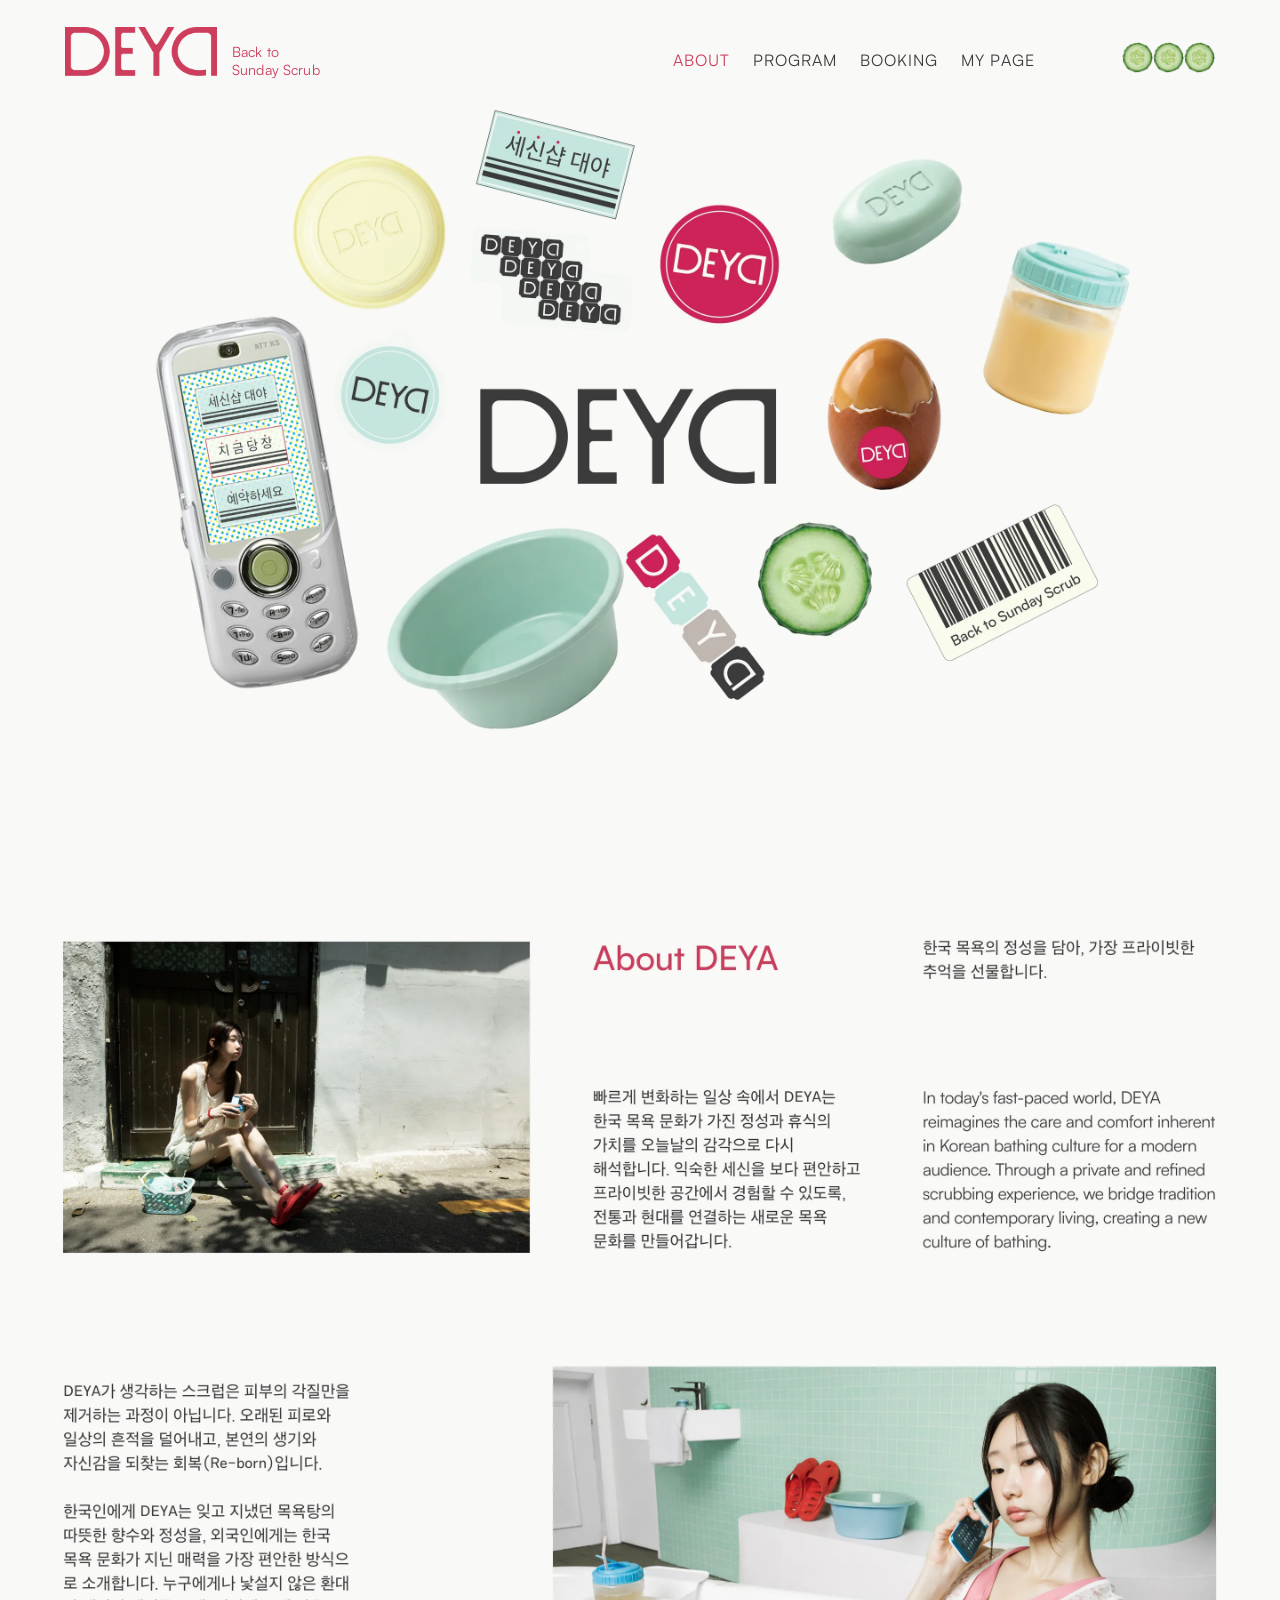
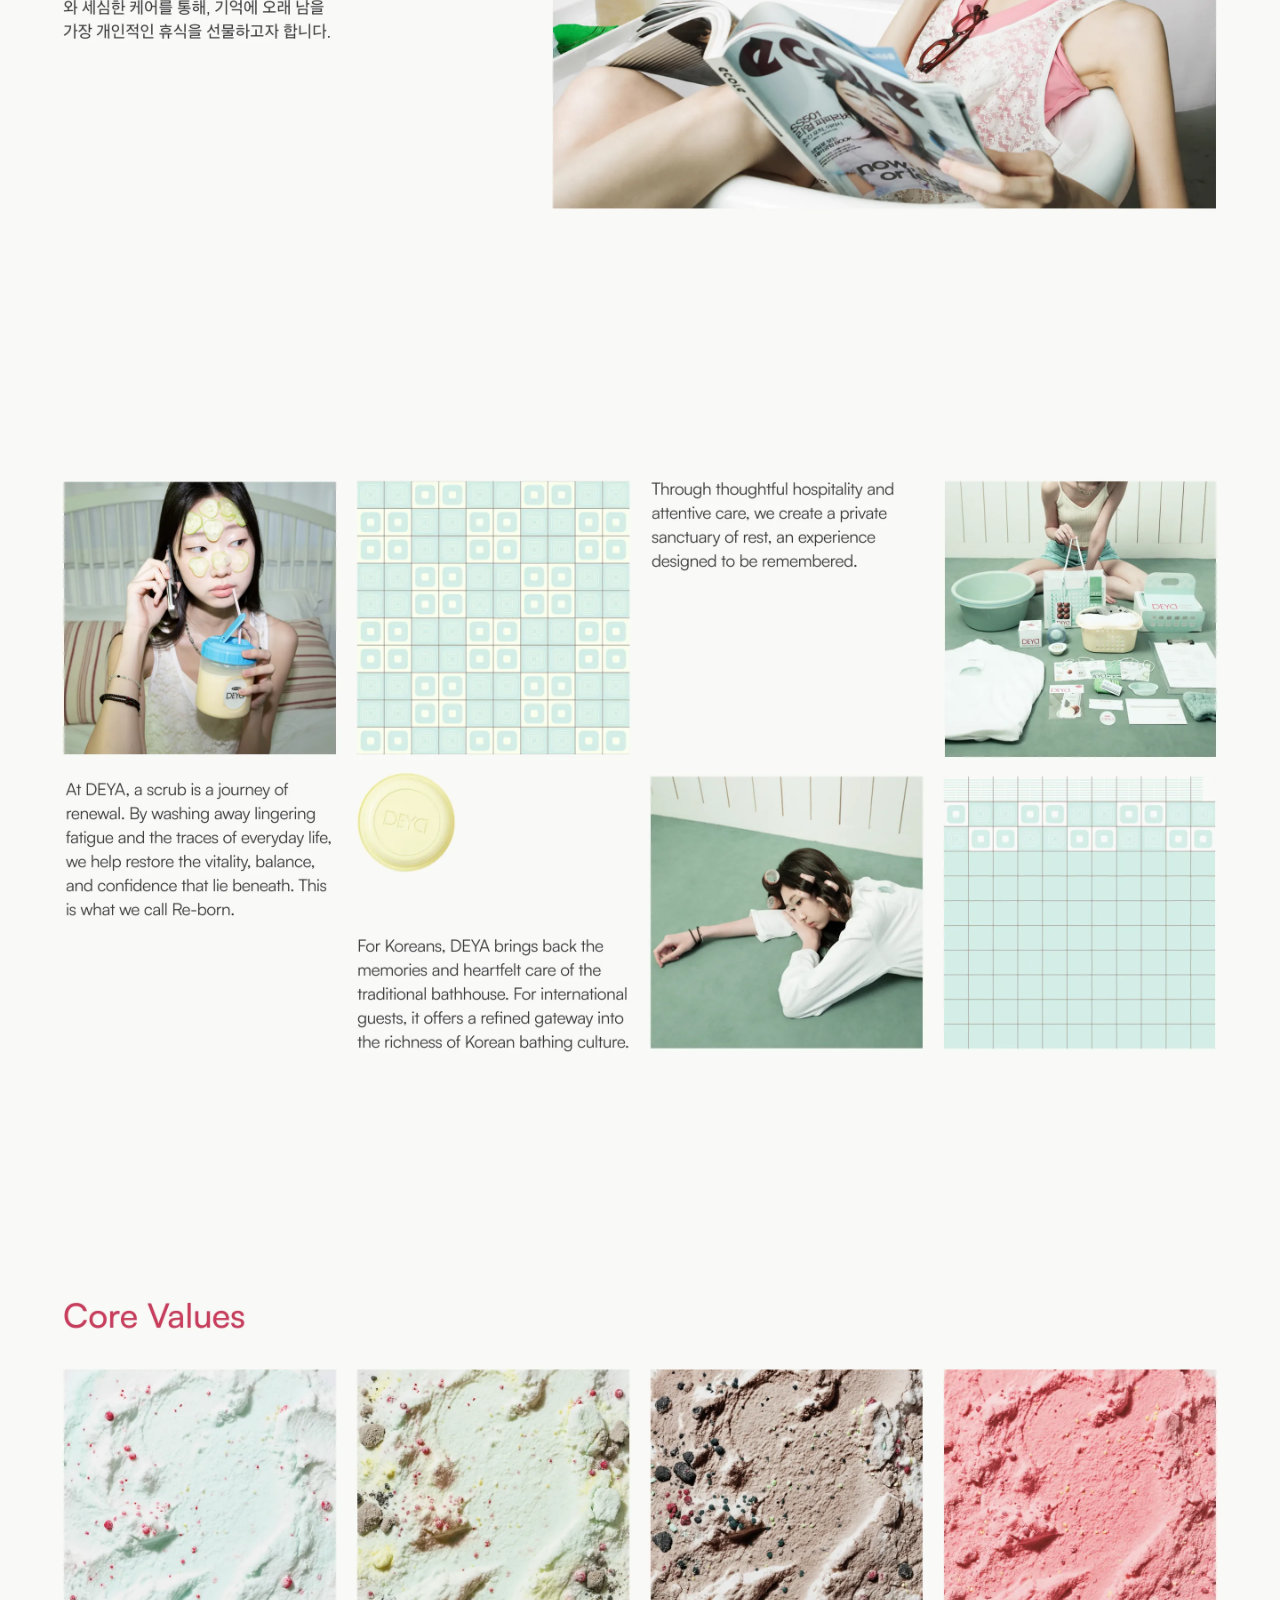
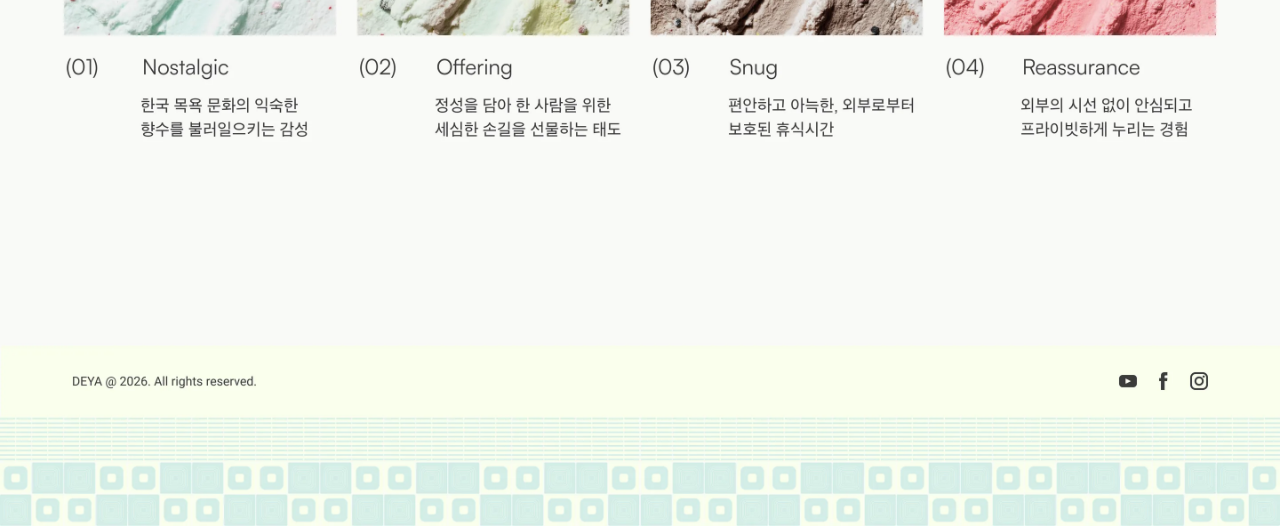
==== commit 70d31de8: "final" ====
--- a/about.html
+++ b/about.html
@@ -2,7 +2,7 @@
 <html lang="ko">
   <head>
     <meta charset="UTF-8" />
-    <meta name="viewport" content="width=1440, initial-scale=1.0" />
+    <meta name="viewport" content="width=device-width, initial-scale=1.0" />
     <title>DEYA — About</title>
     <link rel="stylesheet" href="style.css" />
   </head>
@@ -19,15 +19,14 @@
         <li><a href="mypage.html">MY PAGE</a></li>
       </ul>
       <div class="nav-icons">
-        <img src="source/nav/cucumber.png" alt="" />
-        <img src="source/nav/cucumber.png" alt="" />
-        <img src="source/nav/cucumber.png" alt="" />
+        <img src="source/nav/cucumber.png" alt="" decoding="async" />
+        <img src="source/nav/cucumber.png" alt="" decoding="async" />
+        <img src="source/nav/cucumber.png" alt="" decoding="async" />
       </div>
     </nav>
 
-    <!-- HERO -->
     <section class="main-hero">
-      <img src="About (12 Columns).png" alt="DEYA About" />
+      <img src="source/pages/about.webp" alt="DEYA About" width="2880" height="8144" fetchpriority="high" decoding="async" />
     </section>
   </body>
 </html>
--- a/style.css
+++ b/style.css
@@ -1,11 +1,6 @@
 @font-face {
   font-family: "Satoshi";
   src: url("source/fonts/Satoshi-Regular.woff2") format("woff2");
-  font-weight: 400;
-}
-@font-face {
-  font-family: "Heitz";
-  src: url("source/fonts/Heitz-Regular.woff2") format("woff2");
   font-weight: 400;
 }
 
@@ -18,25 +13,34 @@
 }
 
 :root {
+  --u: calc(100vw / 1440);
   --mint: #d3eee8;
   --white: #f9faf8;
-  --yellow: #f9ffed;
-  --brown: #afa79e;
-  --cherry: #cd3d5c;
-  --deya-black: #3b3b3b;
-
   --bg: #f9faf8;
   --red: #cd3d5c;
   --black: #3b3b3b;
   --gray: #afa79e;
-  --gutter: 60px;
+}
+
+@supports (width: 1cqw) {
+  html {
+    container-type: inline-size;
+  }
+  :root {
+    --u: calc(100cqw / 1440);
+  }
+}
+
+html {
+  background: var(--mint) linear-gradient(var(--bg) 50%, var(--mint) 50%)
+    no-repeat fixed;
 }
 
 body {
   background: var(--bg);
   color: var(--black);
   font-family: "Satoshi", sans-serif;
-  min-width: 1440px;
+  font-size: calc(16 * var(--u));
   letter-spacing: -0.01em;
 }
 
@@ -48,12 +52,11 @@
   display: block;
 }
 
-/* ── NAV ── */
 .nav {
   display: flex;
   align-items: flex-start;
   justify-content: space-between;
-  padding: 30px 73px;
+  padding: calc(30 * var(--u)) calc(73 * var(--u));
   background: var(--bg);
   position: sticky;
   top: 0;
@@ -63,48 +66,37 @@
 .nav-logo {
   display: flex;
   align-items: flex-start;
-  gap: 12px;
+  gap: calc(12 * var(--u));
 }
 
 .nav-wordmark {
-  height: 56px;
+  height: calc(56 * var(--u));
 }
 
 .nav-tagline {
-  font-size: 16px;
+  font-size: calc(16 * var(--u));
   color: var(--red);
   line-height: 1.3;
-  padding-top: 18px;
-  padding-left: 5px;
+  padding-top: calc(18 * var(--u));
+  padding-left: calc(5 * var(--u));
   letter-spacing: 0.01em;
 }
 
 .nav-links {
   display: flex;
-  gap: 25px;
+  gap: calc(25 * var(--u));
   list-style: none;
   align-items: center;
-  padding-top: 25px;
-}
-
-/* ── 각 nav 항목 개별 위치 조정 ── */
-.nav-links li:nth-child(1) {
-  margin-left: 300px;
-} /* ABOUT    */
-.nav-links li:nth-child(2) {
-  margin-left: 0px;
-} /* PROGRAM  */
-.nav-links li:nth-child(3) {
-  margin-left: 0px;
-} /* BOOKING  */
-.nav-links li:nth-child(4) {
-  margin-left: 0px;
-} /* MY PAGE  */
+  padding-top: calc(25 * var(--u));
+}
+
+.nav-links li:first-child {
+  margin-left: calc(300 * var(--u));
+}
 
 .nav-links a {
-  font-size: 18px;
+  font-size: calc(18 * var(--u));
   letter-spacing: 0.07em;
-  color: var(--black);
 }
 
 .nav-links a:hover,
@@ -114,301 +106,93 @@
 
 .nav-icons {
   display: flex;
-  padding-top: 17.5px;
+  padding-top: calc(17.5 * var(--u));
 }
 
 .nav-icons img {
-  width: 35px;
+  width: calc(35 * var(--u));
+  border-radius: 50%;
+}
+
+.main-hero,
+.program-hero,
+.detail-hero,
+.booking-hero,
+.mypage-hero {
+  position: relative;
+}
+
+.main-hero > img,
+.program-hero > img,
+.detail-hero > img,
+.booking-hero > img,
+.mypage-hero > img {
+  width: 100%;
   height: auto;
-  border-radius: 50%;
+}
+
+.hero-slider {
+  position: absolute;
+  top: 0;
+  left: calc(72 * var(--u));
+  width: calc(1296 * var(--u));
+  height: calc(750 * var(--u));
+  overflow: hidden;
+}
+
+.hero-track {
+  display: flex;
+  height: 100%;
+  transition: transform 0.6s ease;
+}
+
+.hero-slide {
+  flex: 0 0 100%;
+  height: 100%;
+}
+
+.hero-slide img,
+.hero-slide video {
+  display: block;
+  width: 100%;
+  height: 100%;
   object-fit: cover;
-  margin-left: 0px;
-}
-
-.nav-icons img:first-child {
-  margin-left: 0;
-}
-
-/* ── FOOTER ── */
-.site-footer {
-  display: flex;
-  justify-content: space-between;
-  align-items: center;
-  padding: 28px var(--gutter);
-  margin-top: 120px;
-}
-
-.footer-copy {
-  font-size: 11px;
-  color: var(--gray);
-}
-
-.footer-social {
-  display: flex;
-  gap: 18px;
-  align-items: center;
-}
-
-.footer-social a {
-  display: flex;
-  align-items: center;
-  justify-content: center;
-  width: 20px;
-  height: 20px;
-}
-
-.footer-social svg {
-  width: 18px;
-  height: 18px;
-  fill: var(--black);
-}
-
-.footer-tiles {
-  height: 64px;
-  background-color: var(--mint);
-  background-image:
-    repeating-linear-gradient(
-      0deg,
-      rgba(255, 255, 255, 0.25) 0,
-      rgba(255, 255, 255, 0.25) 1px,
-      transparent 1px,
-      transparent 22px
-    ),
-    repeating-linear-gradient(
-      90deg,
-      rgba(255, 255, 255, 0.25) 0,
-      rgba(255, 255, 255, 0.25) 1px,
-      transparent 1px,
-      transparent 22px
-    );
-  background-size: 22px 22px;
-}
-
-/* ── MAIN PAGE ── */
-.main-hero {
-  width: 100%;
-}
-
-.main-hero img {
-  width: 100%;
-  height: auto;
+}
+
+.hero-slide video {
+  background: var(--black);
+}
+
+.hero-arrow {
+  position: absolute;
+  top: calc(375 * var(--u));
+  transform: translate(-50%, -50%);
+  width: calc(30 * var(--u));
+  height: calc(70 * var(--u));
+  padding: 0;
+  border: none;
+  background: none;
+  color: var(--white);
+  cursor: pointer;
+  z-index: 10;
+}
+
+.hero-arrow svg {
   display: block;
-}
-
-.hero-collage {
-  padding: 0 var(--gutter);
-  text-align: center;
-}
-
-.hero-collage img {
-  width: 100%;
-  max-width: 1200px;
-  margin: 0 auto;
-}
-
-.content-split {
-  display: flex;
-  align-items: center;
-  padding: 100px var(--gutter);
-  gap: 100px;
-}
-
-.content-split.reverse {
-  flex-direction: row-reverse;
-}
-
-.split-photo {
-  flex: 0 0 auto;
-  width: 330px;
-}
-
-.split-photo img {
-  width: 100%;
-  height: 420px;
-  object-fit: cover;
-}
-
-.split-text {
-  flex: 1;
-  max-width: 380px;
-  display: flex;
-  flex-direction: column;
-  gap: 28px;
-}
-
-.split-text p {
-  font-size: 13px;
-  line-height: 1.9;
-  color: var(--black);
-}
-
-.keyword-section {
-  display: flex;
-  gap: 4px;
-  padding: 40px var(--gutter) 80px;
-}
-
-.keyword-card {
-  flex: 1;
-}
-
-.keyword-card img {
-  width: 100%;
-  aspect-ratio: 1 / 1;
-  object-fit: cover;
-  margin-bottom: 18px;
-}
-
-.keyword-card h3 {
-  font-size: 15px;
-  font-weight: 400;
-  margin-bottom: 6px;
-}
-
-.keyword-card p {
-  font-family: "Heitz", sans-serif;
-  font-size: 12px;
-  line-height: 1.7;
-  color: var(--black);
-}
-
-.photo-grid {
-  display: grid;
-  grid-template-columns: 1fr 1fr 1fr;
-  grid-template-rows: 300px 300px;
-  gap: 4px;
-  padding: 0 var(--gutter);
-}
-
-.photo-grid img {
-  width: 100%;
-  height: 100%;
-  object-fit: cover;
-}
-
-.photo-grid .span-col {
-  grid-column: span 2;
-}
-
-/* ── ABOUT PAGE ── */
-.page-hero {
-  width: 100%;
-}
-.page-hero img {
-  width: 100%;
-  height: 520px;
-  object-fit: cover;
-  object-position: top;
-}
-
-.about-text-cols {
-  display: grid;
-  grid-template-columns: 1fr 1fr 1fr;
-  gap: 60px;
-  padding: 60px var(--gutter) 80px;
-}
-
-.about-text-col {
-  font-family: "Heitz", "Satoshi", sans-serif;
-  font-size: 12.5px;
-  line-height: 2;
-  color: var(--black);
-}
-
-.about-brand {
-  display: grid;
-  grid-template-columns: 1fr 1fr 1fr;
-  gap: 60px;
-  padding: 80px var(--gutter);
-  align-items: center;
-}
-
-.about-brand-letter img {
-  width: 100%;
-  max-height: 360px;
-  object-fit: contain;
-}
-
-.about-brand-logo img {
-  width: 100%;
-  max-height: 280px;
-  object-fit: contain;
-}
-
-.about-brand-text {
-  font-size: 13px;
-  line-height: 2;
-  color: var(--black);
-}
-
-.about-brand-text .kr {
-  font-family: "Heitz", sans-serif;
-  margin-top: 28px;
-  font-size: 12.5px;
-}
-
-.directions-section {
-  padding: 60px var(--gutter) 0;
-}
-
-.directions-heading {
-  font-size: 13px;
-  font-weight: 400;
-  letter-spacing: 0.04em;
-  margin-bottom: 28px;
-  color: var(--black);
-}
-
-.directions-layout {
-  display: flex;
-  gap: 60px;
-  align-items: flex-start;
-}
-
-.directions-table-wrap {
-  flex: 0 0 480px;
-}
-
-.directions-table {
-  width: 100%;
-  border-collapse: collapse;
-  font-size: 13px;
-}
-
-.directions-table td {
-  padding: 18px 20px;
-  border: 1px solid var(--gray);
-  line-height: 1.7;
-}
-
-.directions-table td:first-child {
-  color: var(--gray);
-  width: 140px;
-  vertical-align: middle;
-}
-
-.directions-map {
-  flex: 1;
-}
-.directions-map img {
-  width: 100%;
-  height: 300px;
-  object-fit: cover;
-}
-
-/* ── PROGRAM PAGE ── */
-.program-hero {
-  position: relative;
-  width: 100%;
-}
-
-.program-hero > img {
-  width: 100%;
-  height: auto;
-  display: block;
-}
-
-.program-items-overlay {
+  width: 100%;
+  height: 100%;
+}
+
+.hero-prev {
+  left: calc(110 * var(--u));
+}
+
+.hero-next {
+  left: calc(1330 * var(--u));
+}
+
+.program-items-overlay,
+.booking-overlay {
   position: absolute;
   top: 0;
   left: 0;
@@ -419,21 +203,20 @@
 
 .prog-item {
   position: absolute;
+  left: calc(615 * var(--u));
   display: flex;
   align-items: center;
-  gap: 14px;
-  color: var(--black);
-  text-decoration: none;
+  gap: calc(14 * var(--u));
 }
 
 .prog-num {
-  font-size: 24px;
+  font-size: calc(24 * var(--u));
   color: var(--gray);
 }
 
 .prog-name {
   position: relative;
-  font-size: 24px;
+  font-size: calc(24 * var(--u));
   letter-spacing: 0.05em;
 }
 
@@ -441,9 +224,9 @@
   content: "";
   position: absolute;
   left: 0;
-  bottom: var(--line-offset, -3px); /* 선 세로 위치 */
-  width: var(--line-width, 100%); /* 선 길이 */
-  height: 1.5px;
+  bottom: calc(-3 * var(--u));
+  width: 100%;
+  height: max(1px, calc(1.5 * var(--u)));
   background: var(--black);
   transform: scaleX(0);
   transform-origin: left;
@@ -454,270 +237,86 @@
   transform: scaleX(1);
 }
 
-/* 항목별 선 길이·위치 개별 조정 */
 .prog-item-1 {
-  --line-width: 100%;
-  --line-offset: -3px;
+  top: calc(791 * var(--u));
 }
 .prog-item-2 {
-  --line-width: 100%;
-  --line-offset: -3px;
+  top: calc(876 * var(--u));
 }
 .prog-item-3 {
-  --line-width: 100%;
-  --line-offset: -3px;
+  top: calc(1237 * var(--u));
 }
 .prog-item-4 {
-  --line-width: 100%;
-  --line-offset: -3px;
+  top: calc(1322 * var(--u));
 }
 .prog-item-5 {
-  --line-width: 100%;
-  --line-offset: -3px;
+  top: calc(1407 * var(--u));
 }
 .prog-item-6 {
-  --line-width: 100%;
-  --line-offset: -3px;
+  top: calc(1492 * var(--u));
 }
 .prog-item-7 {
-  --line-width: 100%;
-  --line-offset: -3px;
-}
-
-/* ── 각 항목 위치 조정 (top / left) ── */
-.prog-item-1 {
-  top: 791px;
-  left: 615px;
-}
-.prog-item-2 {
-  top: 876px;
-  left: 615px;
-}
-.prog-item-3 {
-  top: 1237px;
-  left: 615px;
-}
-.prog-item-4 {
-  top: 1322px;
-  left: 615px;
-}
-.prog-item-5 {
-  top: 1407px;
-  left: 615px;
-}
-.prog-item-6 {
-  top: 1492px;
-  left: 615px;
-}
-.prog-item-7 {
-  top: 1577px;
-  left: 615px;
-}
-
-.program-section {
-  display: flex;
-  gap: 0;
-  padding: 80px var(--gutter);
-}
-
-.program-section + .program-section {
-  padding-top: 60px;
-  border-top: none;
-}
-
-.program-label {
-  flex: 0 0 260px;
-}
-
-.program-label h2 {
-  font-size: 18px;
-  font-weight: 400;
-  letter-spacing: 0.04em;
-  margin-bottom: 28px;
-}
-
-.program-label p {
-  font-size: 12px;
-  line-height: 1.9;
-  color: var(--gray);
-}
-
-.program-items {
-  flex: 1;
-}
-
-.program-item {
-  display: flex;
-  align-items: center;
-  padding: 18px 0;
-  border-bottom: 1px solid var(--gray);
-}
-
-.program-items .program-item:first-child {
-  border-top: 1px solid var(--gray);
-}
-
-.program-item-num {
-  font-size: 12px;
-  color: var(--gray);
-  width: 32px;
-  flex-shrink: 0;
-}
-
-.program-item-name {
-  flex: 1;
-  font-size: 13px;
-  letter-spacing: 0.05em;
-}
-
-.program-item-price {
-  font-size: 13px;
-  letter-spacing: 0.03em;
-}
-
-/* ── PROGRAM DETAIL PAGE ── */
-.detail-hero {
-  position: relative;
-  width: 100%;
-}
-
-.detail-hero > img {
-  width: 100%;
-  height: auto;
-  display: block;
-}
-
-.detail-book-btn {
-  position: absolute;
-  z-index: 10;
-  top: 665px; /* 세로 위치 조정 */
-  left: 1201px; /* 가로 위치 조정 */
+  top: calc(1577 * var(--u));
+}
+
+.detail-book-btn,
+.mypage-change-btn {
   display: inline-block;
-  padding: 14px 0;
-  border: 2px solid var(--black);
-  font-size: 24px;
-  width: 200px;
+  padding: calc(14 * var(--u)) 0;
+  border: max(1px, calc(2 * var(--u))) solid var(--black);
+  font-size: calc(24 * var(--u));
+  width: calc(200 * var(--u));
   text-align: center;
   letter-spacing: 0.04em;
-  background: transparent;
-}
-
-.detail-book-btn:hover {
+}
+
+.detail-book-btn {
+  position: absolute;
+  z-index: 10;
+  top: calc(665 * var(--u));
+  left: calc(1201 * var(--u));
+}
+
+.detail-book-btn:hover,
+.mypage-change-btn:hover,
+.btn-box:hover {
   background: var(--black);
   color: var(--white);
 }
 
-.detail-header {
-  display: flex;
-  align-items: baseline;
-  justify-content: space-between;
-  padding: 36px var(--gutter) 0;
-}
-
-.detail-title {
-  font-size: 30px;
-  font-weight: 400;
-}
-
-.detail-price {
-  font-size: 30px;
-  font-weight: 400;
-}
-
-.detail-row {
-  display: flex;
-  gap: 0;
-  padding: 60px var(--gutter) 40px;
-}
-
-.detail-label-col {
-  flex: 0 0 260px;
-  font-size: 15px;
-  font-weight: 400;
-  padding-top: 4px;
-}
-
-.detail-body-col {
-  flex: 1;
-  font-size: 13px;
-  line-height: 1.9;
-  color: var(--black);
-  max-width: 500px;
-}
-
-.detail-body-col p + p {
-  margin-top: 18px;
-}
-
-.detail-body-col ol {
-  padding-left: 18px;
-}
-
-.detail-body-col ol li {
-  line-height: 2.2;
-}
-
-/* ── BOOKING PAGE ── */
-.booking-hero {
-  position: relative;
-  width: 100%;
-}
-
-.booking-hero > img {
-  width: 100%;
-  height: auto;
-  display: block;
-}
-
-.booking-overlay {
-  position: absolute;
-  top: 0;
-  left: 0;
-  width: 100%;
-  height: 100%;
-  z-index: 10;
-}
-
-/* ── 위치 조정 ── */
 .bk-course {
   position: absolute;
-  top: 688px; /* 세로 위치 조정 */
-  left: 75px; /* 가로 위치 조정 */
+  top: calc(688 * var(--u));
+  left: calc(75 * var(--u));
 }
 .bk-cal {
   position: absolute;
-  top: 800px; /* 세로 위치 조정 */
-  left: 420px; /* 가로 위치 조정 */
+  top: calc(800 * var(--u));
+  left: calc(420 * var(--u));
 }
 .bk-info {
   position: absolute;
-  top: 870px; /* 세로 위치 조정 */
-  left: 1105px; /* 가로 위치 조정 */
-  font-size: 24px;
+  top: calc(870 * var(--u));
+  left: calc(1105 * var(--u));
+  font-size: calc(24 * var(--u));
   line-height: 1.51;
 }
 
-/* ── 공통 드롭다운 버튼 ── */
 .bk-btn {
+  padding: 0;
   background: none;
   border: none;
   font-family: "Satoshi", sans-serif;
-  font-size: 22px;
+  font-size: calc(32 * var(--u));
   letter-spacing: 0.04em;
   color: var(--black);
   cursor: pointer;
-  padding: 0;
-}
-
-.bk-course .bk-btn {
-  font-size: 32px;
-}
-
-/* ── 공통 드롭다운 목록 ── */
+}
+
 .bk-dropdown {
   display: none;
   list-style: none;
-  margin-top: 12px;
+  margin-top: calc(20 * var(--u));
 }
 
 .bk-dropdown.open {
@@ -725,8 +324,8 @@
 }
 
 .bk-dropdown li {
-  padding: 8px 0;
-  font-size: 15px;
+  padding: calc(8 * var(--u)) 0;
+  font-size: calc(18 * var(--u));
   letter-spacing: 0.04em;
   cursor: pointer;
   color: var(--gray);
@@ -736,65 +335,25 @@
   color: var(--black);
 }
 
-.bk-course .bk-dropdown {
-  margin-top: 20px;
-}
-
-.bk-course .bk-dropdown li {
-  font-size: 18px;
-}
-
-.booking-bar {
-  display: flex;
-  align-items: baseline;
-  gap: 100px;
-  padding: 36px var(--gutter) 0;
-}
-
-.booking-title {
-  font-size: 30px;
-  font-weight: 400;
-}
-.booking-price {
-  font-size: 30px;
-  font-weight: 400;
-}
-
-.booking-content {
-  display: flex;
-  gap: 100px;
-  padding: 48px var(--gutter) 80px;
-  align-items: flex-start;
-}
-
-.calendar-wrap {
-  flex: 0 0 auto;
-}
-
 .calendar-table {
   border-collapse: collapse;
-  font-size: 12px;
-  min-width: 460px;
 }
 
 .calendar-table th {
   font-weight: 400;
-  padding: 0px 16px;
-  border: 1.5px solid var(--black);
-  text-align: center;
-  font-size: 20px;
+  padding: 0 calc(16 * var(--u));
+  border: max(1px, calc(1.5 * var(--u))) solid var(--black);
+  font-size: calc(20 * var(--u));
   letter-spacing: 0.06em;
-  color: var(--black);
 }
 
 .calendar-table td {
-  padding: 19px 30px;
-  border: 1.5px solid var(--black);
+  padding: calc(19 * var(--u)) calc(30 * var(--u));
+  border: max(1px, calc(1.5 * var(--u))) solid var(--black);
   text-align: center;
   vertical-align: top;
-  font-size: 16px;
-  cursor: pointer;
-  min-width: 60px;
+  font-size: calc(16 * var(--u));
+  cursor: pointer;
 }
 
 .calendar-table td:hover {
@@ -805,20 +364,13 @@
   color: #fff;
 }
 
-.booking-sidebar {
-  flex: 1;
-  padding-top: 10px;
-}
-
 .btn-box {
-  display: inline-block;
-  margin-top: 95px;
-  padding: 14px 10px;
-  border: 2px solid var(--black);
+  margin-top: calc(95 * var(--u));
+  padding: calc(14 * var(--u)) calc(10 * var(--u));
+  border: max(1px, calc(2 * var(--u))) solid var(--black);
   border-radius: 0;
-  font-size: 24px;
-  width: 200px;
-  text-align: center;
+  font-size: calc(24 * var(--u));
+  width: calc(200 * var(--u));
   cursor: pointer;
   background: transparent;
   font-family: "Satoshi", sans-serif;
@@ -828,109 +380,15 @@
   appearance: none;
 }
 
-.btn-box:hover {
-  background: var(--black);
-  color: var(--white);
-}
-
-/* ── MY PAGE ── */
-.mypage-wrap {
-  display: flex;
-  gap: 100px;
-  padding: 80px var(--gutter);
-  align-items: flex-start;
-}
-
-.mypage-photo {
-  flex: 0 0 280px;
-}
-
-.mypage-photo img {
-  width: 100%;
-  height: 380px;
-  object-fit: cover;
+.mypage-booking-overlay {
+  position: absolute;
+  z-index: 10;
+  top: calc(223 * var(--u));
+  left: calc(1106 * var(--u));
 }
 
 .mypage-info {
-  flex: 1;
-}
-
-.mypage-guest {
-  font-size: 38px;
-  font-weight: 400;
-  margin-bottom: 56px;
-}
-
-.mypage-content {
-  display: flex;
-  gap: 60px;
-  align-items: flex-start;
-}
-
-.mypage-table {
-  border-collapse: collapse;
-  font-size: 13px;
-  min-width: 420px;
-}
-
-.mypage-table td {
-  padding: 18px 20px;
-  border: 1px solid var(--gray);
-  line-height: 1.7;
-}
-
-.mypage-table td:first-child {
-  color: var(--gray);
-  width: 140px;
-  vertical-align: middle;
-}
-
-.mypage-sidebar {
-  flex: 1;
-  padding-top: 4px;
-}
-.mypage-sidebar p {
-  font-size: 14px;
-  line-height: 2.1;
-}
-
-/* ── MY PAGE HERO ── */
-.mypage-hero {
-  position: relative;
-  width: 100%;
-}
-
-.mypage-hero > img {
-  width: 100%;
-  height: auto;
-  display: block;
-}
-
-.mypage-booking-overlay {
-  position: absolute;
-  z-index: 10;
-  top: 223px; /* 세로 위치 조정 */
-  left: 1106px; /* 가로 위치 조정 */
-}
-.mypage-info {
-  font-size: 24px;
+  font-size: calc(24 * var(--u));
   line-height: 1.6;
-  margin-bottom: 90px;
-}
-
-.mypage-change-btn {
-  display: inline-block;
-  padding: 14px 0;
-  border: 2px solid var(--black);
-  font-size: 24px;
-  width: 200px;
-  text-align: center;
-  letter-spacing: 0.04em;
-  background: transparent;
-  cursor: pointer;
-}
-
-.mypage-change-btn:hover {
-  background: var(--black);
-  color: var(--white);
-}
+  margin-bottom: calc(90 * var(--u));
+}
